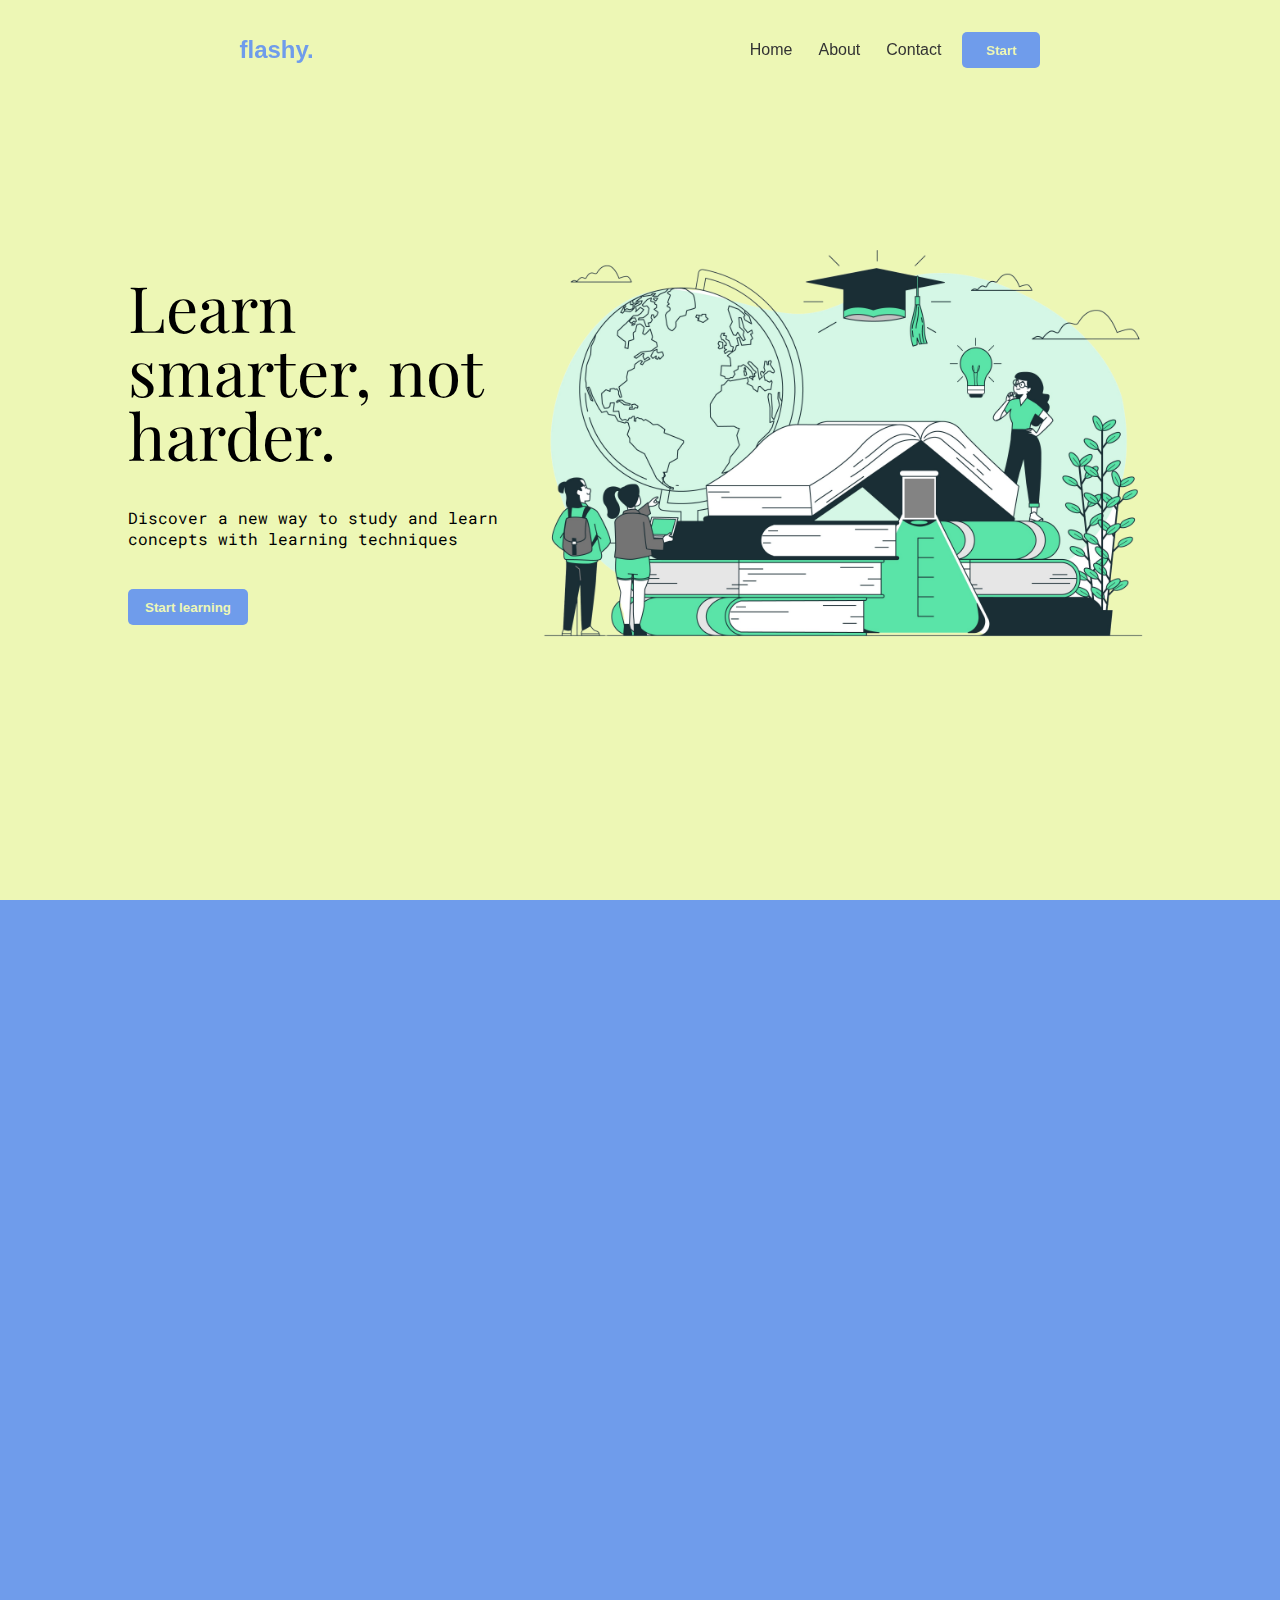
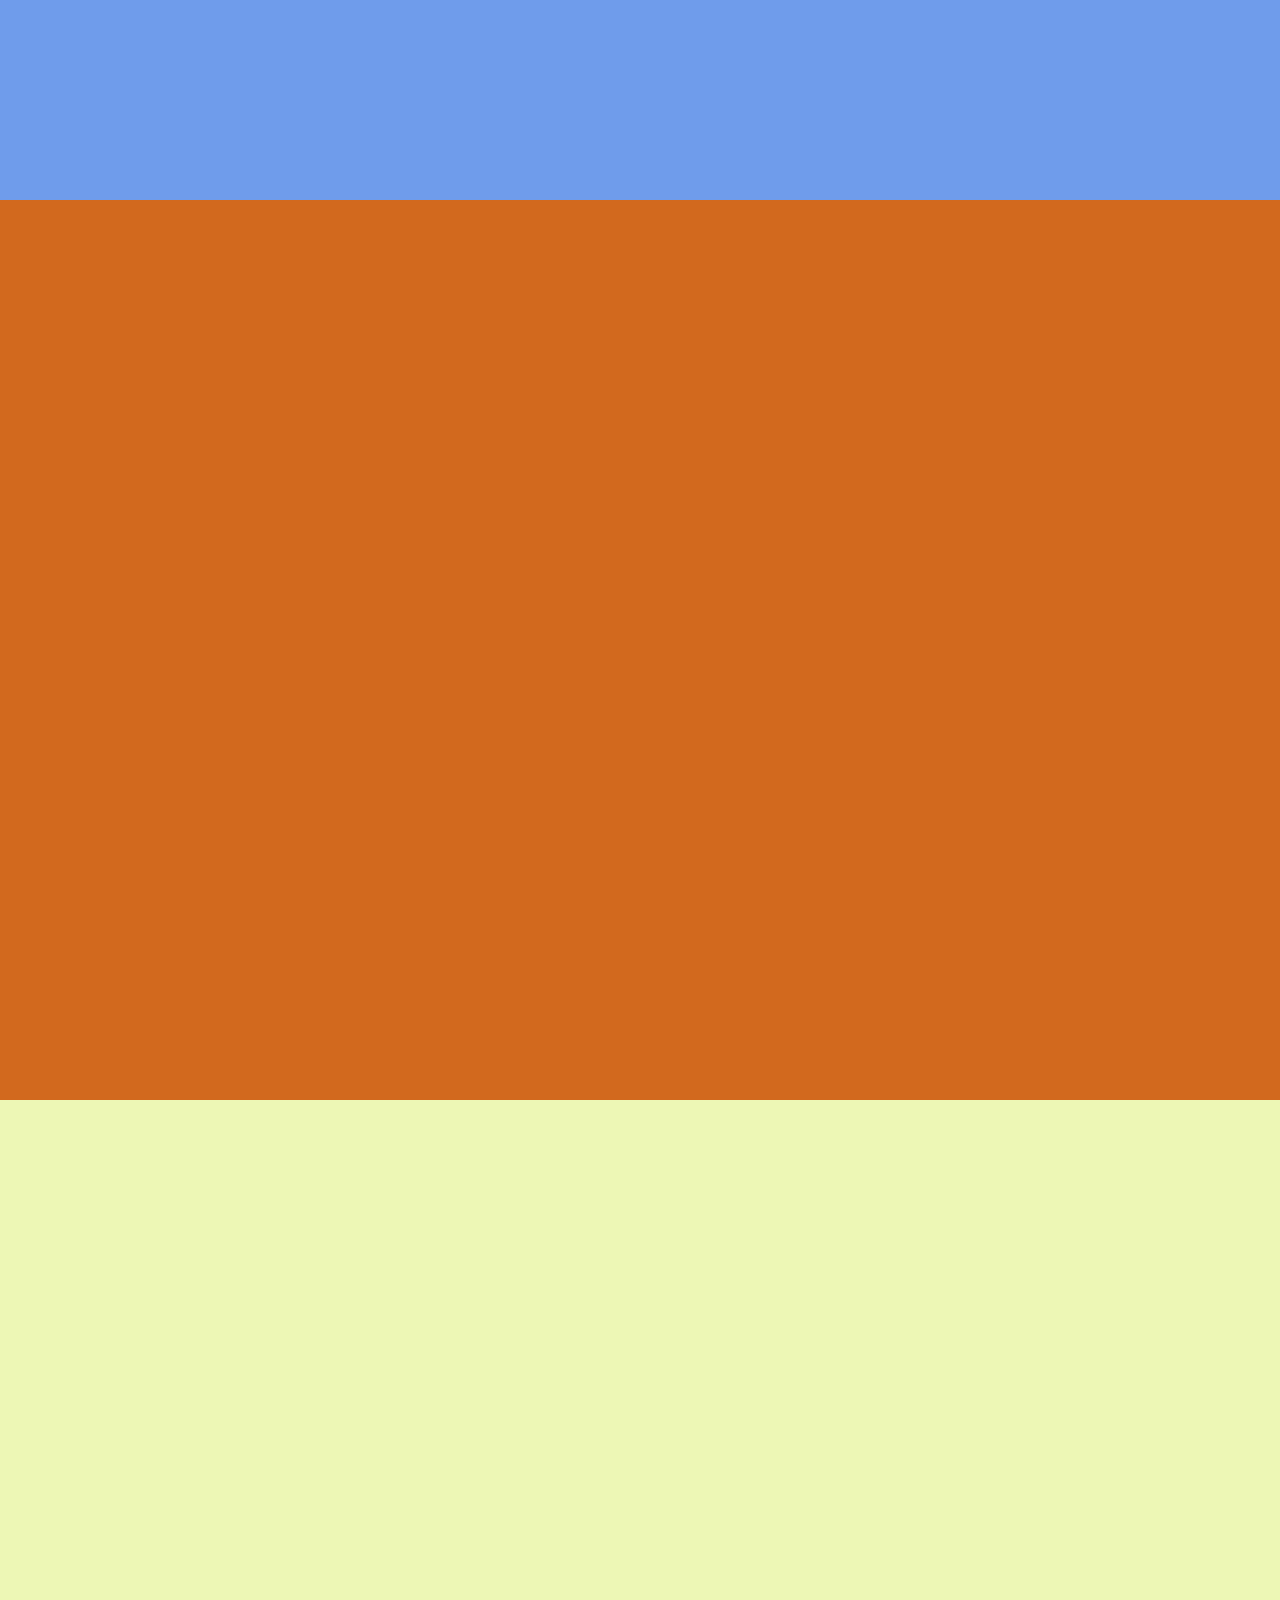
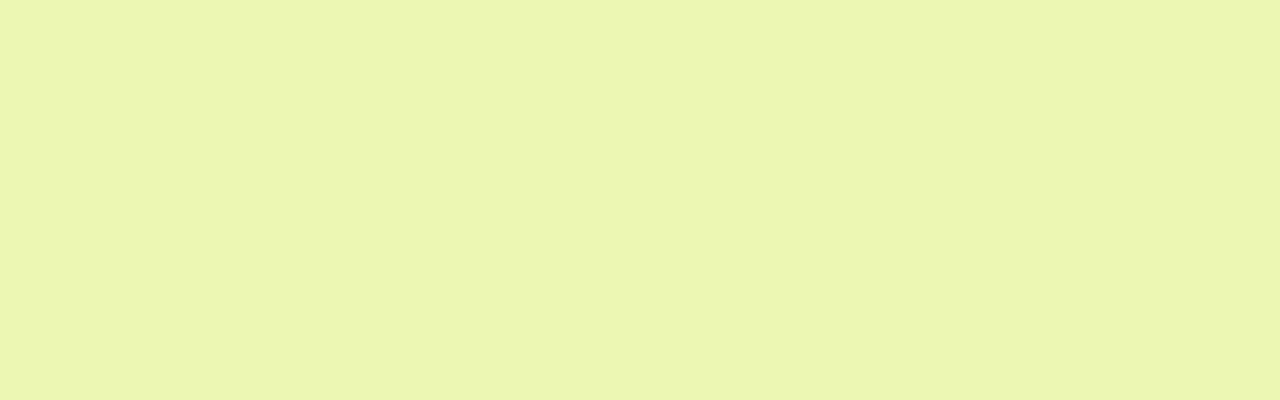
==== flashy/index.html @ dc1d031a "index v1" ====
<!DOCTYPE html>
<html lang="en">
<head>
    <meta charset="UTF-8">
    <meta name="viewport" content="width=device-width, initial-scale=1.0">
    <title>flashy - Create Flashcards and Study Smarter</title>
    <link rel="stylesheet" href="style.css">
    <script src="script.js" defer></script>
    <link rel="icon" href="res/logo.png" type="image/x-icon"/>
</head>
<body>
    <nav class="navbar">
        <a href="#"><h2 id="logo">flashy.</h2></a>
        <div class="btns">
            <ul>
                <li><a href="#home" class="navbar-link">Home</a></li>
                <li><a href="#about" class="navbar-link">About</a></li>
                <li><a href="#contact" class="navbar-link">Contact</a></li>
            </ul>
            <button onclick="location.href='#start'" type="button" id="navBtn" class="navBtn">Start</button>
        </div>  
    </nav>
    <section class="hero" id="home">
        <div class="hero-txt">
            <h1 class="title">
                Learn smarter, not harder.
            </h1>
    
            <p>Discover a new way to study and learn concepts with learning techniques</p>

            <button onclick="location.href='#start'" type="button">Start learning</button>
        </div>
        
        <img src="res/hero_img.png" alt="illustration" class="img">
    </section>
    <section class="about" id="about">

    </section>
    <section class="contact" id="contact">

    </section>
    <section class="start" id="start">
        
    </section>
</body>
</html>
---- flashy/style.css ----
@import url('https://fonts.googleapis.com/css?family=Lato:100,300,400');
@import url('https://fonts.googleapis.com/css?family=Roboto:100');
@import url('https://fonts.googleapis.com/css2?family=Playfair+Display&family=Roboto+Mono&family=Rubik+Doodle+Shadow&display=swap');

* {
    box-sizing: border-box;
    padding: 0;
    margin: 0;
}

html {
    scroll-behavior: smooth;
  }

body {
    font-family: Arial, Helvetica, sans-serif;

}

nav {
    overflow: hidden;
    position: fixed;
    top: 0;
    display: flex;
    justify-content: space-around;
    align-items: center;
    padding: 2rem;
    /* background-color:#EDF7B5; */
    width: 100%;
    height: 100px;

}
nav .btns {
    display: flex;
    align-items: center;
}

nav .btns button {
    width: 78px;
    height: 36px;
    border-radius: 5px;
    font-weight: bolder;
    margin-left: 1rem;
    border: 2px;
    transition: 0.2s ease-in-out;
}
.navBtn {
    background-color: #6F9CEB;
    color: #EDF7B5;
}

nav .btns .navBtn:hover{
    cursor: pointer;
    background-color: #36413e; 
    color: #EDF7B5;

}
nav a {
    text-decoration: none;
    color: #6F9CEB;
    transition: 0.3s ease-in-out;
}

nav ul {
    display: flex;
    list-style: none;
}

nav ul li {
    margin-left: 1rem;
}

nav ul li a {
    text-decoration: none;
    color: #333;
    padding: 5px;
    
    
}

nav ul li a:hover {
    color: #6F9CEB;
}

.hero {
    background-color: #EDF7B5;
    height: 100vh;
    display: flex;
    align-items: center;
}

.hero {
    padding: 10%;
}


.hero-txt {
    width: 40%;
    display: flex;
    flex-direction: column;
    justify-content: left;
}

.hero .title {
    font-family: 'Playfair Display', sans-serif;
    font-size: 64px;
    color: black;
    font-weight: 100;
    line-height: 1;
}

.hero-txt p {
    margin-top: 40px;
    font-family: 'Roboto Mono';
}

.hero .img {
    width: 60%;
}

.hero-txt button {
    width: 120px;
    height: 36px;
    margin-top: 40px;
    border-radius: 5px;
    background-color: #6F9CEB;
    font-weight: bolder;
    cursor: pointer;
    border: none;
    color: #EDF7B5;
    transition: 0.2s ease-in-out;
}

.hero-txt button:hover {
    background-color: #36413e;
}

.about {
    background-color: #6F9CEB;
    height: 100vh;
}

.scrolled {
    color: #EDF7B5;
}

.scr {
    background-color: #EDF7B5;
    color: #333;
}

.scr:hover {
    background-color: #36413e;
    cursor: pointer;
    color: #EDF7B5;
}

.contact{
    background-color: chocolate;
    height: 100vh;
    
}

.scrLink {
    color: #EDF7B5;
}

.scrLink:hover {
    color: #333;
}

.start {
    background-color: #EDF7B5;
    height: 100vh;
}
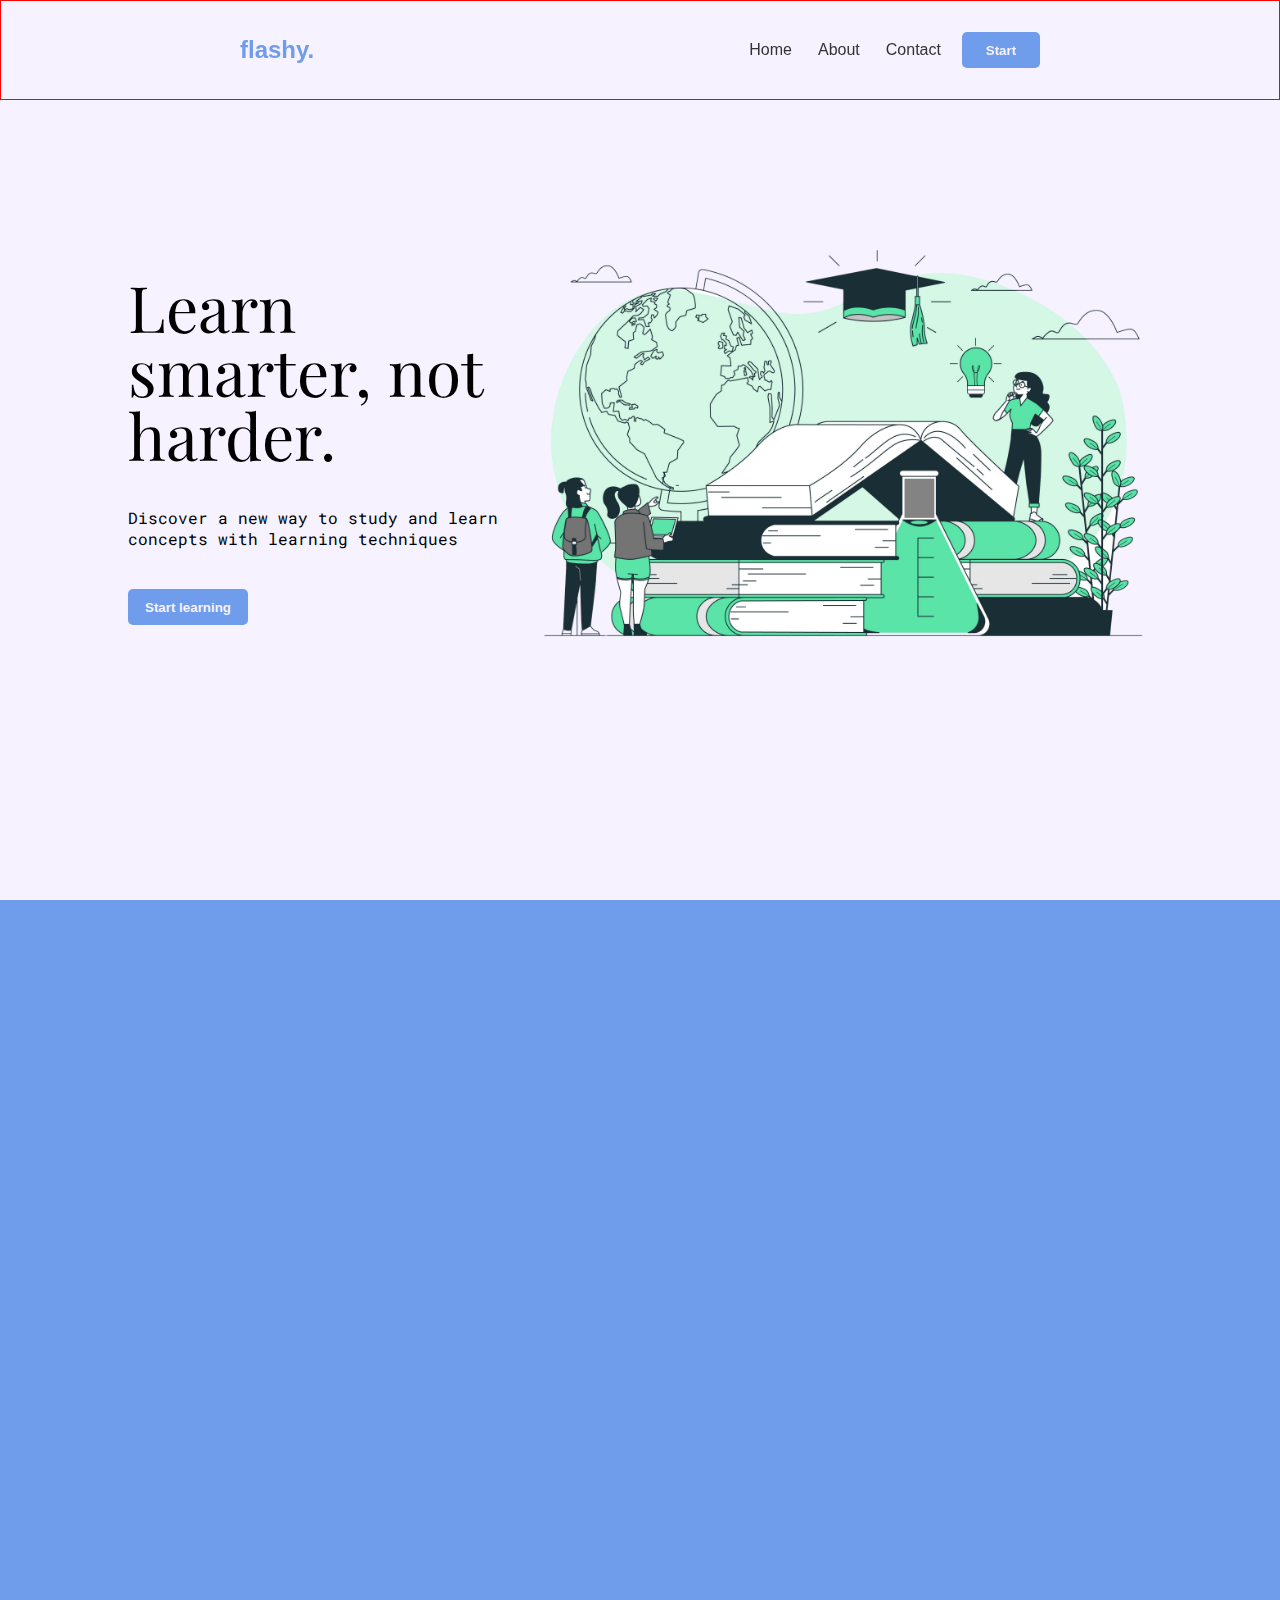
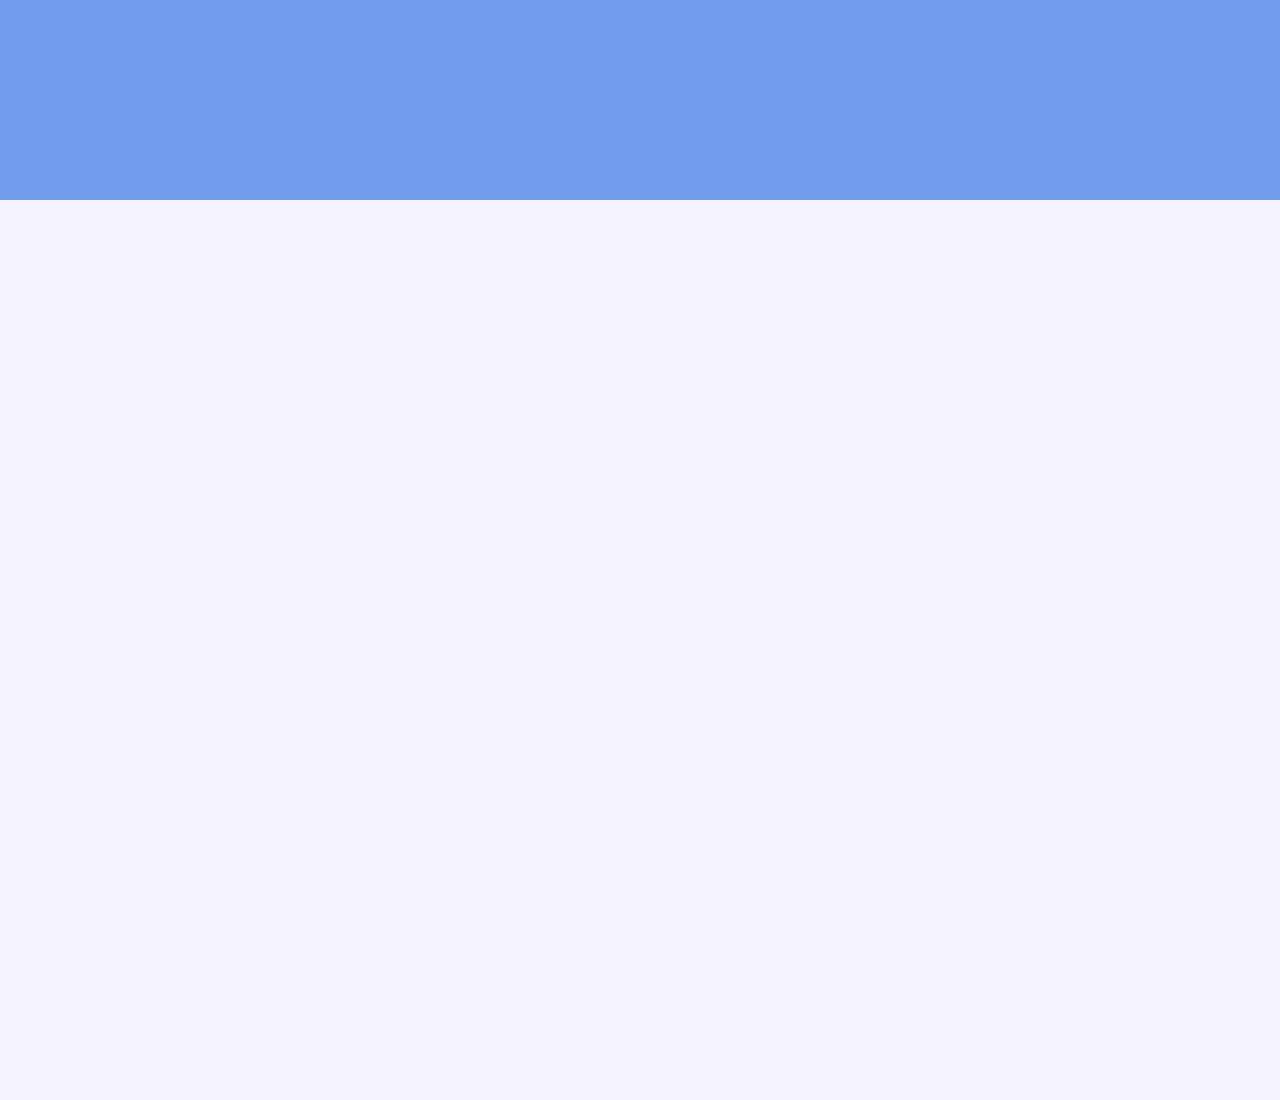
==== commit fd85fd79: "Me canse ya" ====
--- a/flashy/index.html
+++ b/flashy/index.html
@@ -1,36 +1,40 @@
 <!DOCTYPE html>
 <html lang="en">
+
 <head>
     <meta charset="UTF-8">
     <meta name="viewport" content="width=device-width, initial-scale=1.0">
     <title>flashy - Create Flashcards and Study Smarter</title>
     <link rel="stylesheet" href="style.css">
     <script src="script.js" defer></script>
-    <link rel="icon" href="res/logo.png" type="image/x-icon"/>
+    <link rel="icon" href="res/logo.png" type="image/x-icon" />
 </head>
+
 <body>
     <nav class="navbar">
-        <a href="#"><h2 id="logo">flashy.</h2></a>
+        <a href="#">
+            <h2 id="logo">flashy.</h2>
+        </a>
         <div class="btns">
             <ul>
                 <li><a href="#home" class="navbar-link">Home</a></li>
                 <li><a href="#about" class="navbar-link">About</a></li>
                 <li><a href="#contact" class="navbar-link">Contact</a></li>
             </ul>
-            <button onclick="location.href='#start'" type="button" id="navBtn" class="navBtn">Start</button>
-        </div>  
+            <button onclick="start()" type="button" id="navBtn" class="navBtn">Start</button>
+        </div>
     </nav>
     <section class="hero" id="home">
         <div class="hero-txt">
             <h1 class="title">
                 Learn smarter, not harder.
             </h1>
-    
+
             <p>Discover a new way to study and learn concepts with learning techniques</p>
 
-            <button onclick="location.href='#start'" type="button">Start learning</button>
+            <button onclick="start()" type="button">Start learning</button>
         </div>
-        
+
         <img src="res/hero_img.png" alt="illustration" class="img">
     </section>
     <section class="about" id="about">
@@ -39,8 +43,6 @@
     <section class="contact" id="contact">
 
     </section>
-    <section class="start" id="start">
-        
-    </section>
 </body>
+
 </html>--- a/flashy/style.css
+++ b/flashy/style.css
@@ -1,6 +1,12 @@
 @import url('https://fonts.googleapis.com/css?family=Lato:100,300,400');
 @import url('https://fonts.googleapis.com/css?family=Roboto:100');
 @import url('https://fonts.googleapis.com/css2?family=Playfair+Display&family=Roboto+Mono&family=Rubik+Doodle+Shadow&display=swap');
+
+:root {
+    --main-white: #F6F2FF;
+    --main-blue: #6F9CEB;
+  }
+  
 
 * {
     box-sizing: border-box;
@@ -10,11 +16,10 @@
 
 html {
     scroll-behavior: smooth;
-  }
+}
 
 body {
     font-family: Arial, Helvetica, sans-serif;
-
 }
 
 nav {
@@ -25,11 +30,11 @@
     justify-content: space-around;
     align-items: center;
     padding: 2rem;
-    /* background-color:#EDF7B5; */
     width: 100%;
     height: 100px;
+    border: 1px solid red;
+}
 
-}
 nav .btns {
     display: flex;
     align-items: center;
@@ -43,21 +48,24 @@
     margin-left: 1rem;
     border: 2px;
     transition: 0.2s ease-in-out;
-}
-.navBtn {
-    background-color: #6F9CEB;
-    color: #EDF7B5;
+    
 }
 
-nav .btns .navBtn:hover{
+.navBtn {
+    background-color: var(--main-blue);
+    color: var(--main-white);
+}
+
+nav .btns .navBtn:hover {
     cursor: pointer;
-    background-color: #36413e; 
-    color: #EDF7B5;
+    background-color: #36413e;
+    color: var(--main-white);
 
 }
+
 nav a {
     text-decoration: none;
-    color: #6F9CEB;
+    color: var(--main-blue);
     transition: 0.3s ease-in-out;
 }
 
@@ -74,16 +82,14 @@
     text-decoration: none;
     color: #333;
     padding: 5px;
-    
-    
 }
 
 nav ul li a:hover {
-    color: #6F9CEB;
+    color: var(--main-blue);
 }
 
 .hero {
-    background-color: #EDF7B5;
+    background-color: var(--main-white);
     height: 100vh;
     display: flex;
     align-items: center;
@@ -123,11 +129,11 @@
     height: 36px;
     margin-top: 40px;
     border-radius: 5px;
-    background-color: #6F9CEB;
+    background-color: var(--main-blue);
     font-weight: bolder;
     cursor: pointer;
     border: none;
-    color: #EDF7B5;
+    color: var(--main-white);
     transition: 0.2s ease-in-out;
 }
 
@@ -136,16 +142,16 @@
 }
 
 .about {
-    background-color: #6F9CEB;
+    background-color: var(--main-blue);
     height: 100vh;
 }
 
 .scrolled {
-    color: #EDF7B5;
+    color: var(--main-white);
 }
 
 .scr {
-    background-color: #EDF7B5;
+    background-color: var(--main-white);
     color: #333;
 }
 
@@ -155,14 +161,13 @@
     color: #EDF7B5;
 }
 
-.contact{
-    background-color: chocolate;
+.contact {
+    background-color: var(--main-white);
     height: 100vh;
-    
 }
 
 .scrLink {
-    color: #EDF7B5;
+    color: var(--main-white);
 }
 
 .scrLink:hover {
@@ -170,7 +175,18 @@
 }
 
 .start {
-    background-color: #EDF7B5;
+    background-color: var(--main-white);
     height: 100vh;
 }
 
+.left-login {
+    margin-top: 100px;
+    width: 60%;
+    border: 1px solid red;
+    display: flex;
+}
+
+.left-login img {
+    width: 60%;
+    border: 1px solid red;
+}